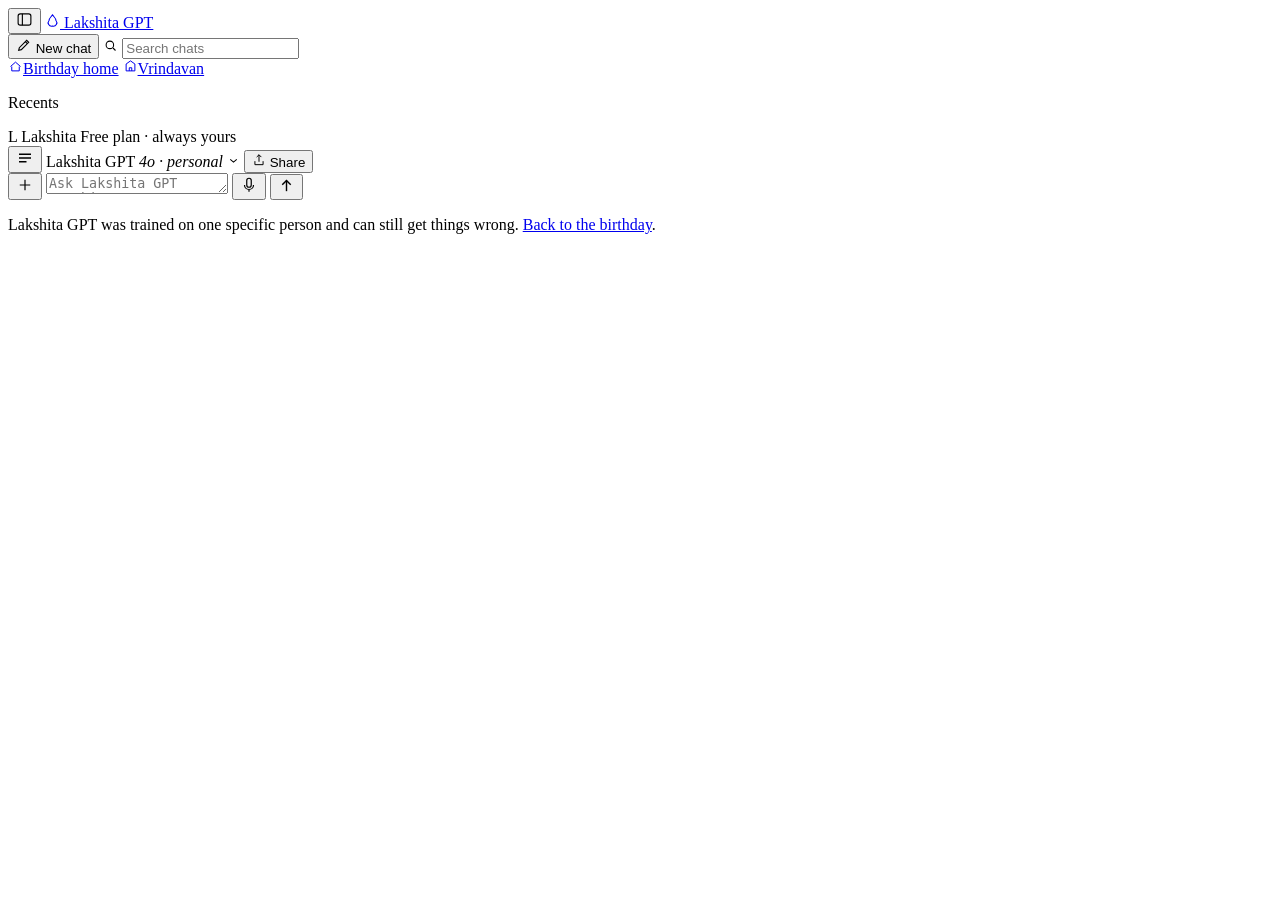
==== gpt.html @ f09af173 "Add files via upload" ====
<!doctype html>
<html lang="en">
<head>
<meta charset="utf-8">
<meta name="viewport" content="width=device-width, initial-scale=1">
<title>Lakshita GPT</title>
<meta name="description" content="Lakshita GPT — the version of me that's always available.">
<link rel="preconnect" href="https://fonts.googleapis.com">
<link rel="preconnect" href="https://fonts.gstatic.com" crossorigin>
<link href="https://fonts.googleapis.com/css2?family=Fraunces:ital,opsz,wght@0,9..144,300..700;1,9..144,300..700&family=Instrument+Serif:ital@0;1&family=Manrope:wght@300;400;500;600;700&display=swap" rel="stylesheet">
<link rel="stylesheet" href="css/styles.css">
<link rel="stylesheet" href="css/gpt.css">
<link rel="icon" href="data:image/svg+xml,<svg xmlns='http://www.w3.org/2000/svg' viewBox='0 0 32 32'><circle cx='16' cy='16' r='15' fill='%23f3e2a3'/><circle cx='16' cy='16' r='6' fill='%233b2a20'/></svg>">
</head>
<body class="gpt-body">

<div class="gpt-shell">

  <!-- ============ SIDEBAR ============ -->
  <aside class="gpt-side" id="side">
    <div class="gpt-side__top">
      <button class="gpt-iconbtn" id="collapse" title="Close sidebar" aria-label="Close sidebar">
        <svg viewBox="0 0 24 24" width="17" height="17" fill="none" stroke="currentColor" stroke-width="1.6"><rect x="3" y="4" width="18" height="16" rx="3"/><path d="M9 4v16"/></svg>
      </button>
      <a class="gpt-brand" href="index.html">
        <span class="gpt-brand__mark">
          <svg viewBox="0 0 24 24" width="15" height="15" fill="none" stroke="currentColor" stroke-width="1.7"><path d="M12 3c2.2 3.4 5.5 5.2 5.5 9A5.5 5.5 0 0 1 12 21a5.5 5.5 0 0 1-5.5-9c0-3.8 3.3-5.6 5.5-9Z"/></svg>
        </span>
        Lakshita&nbsp;GPT
      </a>
    </div>

    <button class="gpt-new" id="newChat">
      <svg viewBox="0 0 24 24" width="16" height="16" fill="none" stroke="currentColor" stroke-width="1.7"><path d="M4 20l1-4L16 5l3 3L8 19l-4 1Z"/><path d="M14 7l3 3"/></svg>
      New chat
    </button>

    <label class="gpt-search">
      <svg viewBox="0 0 24 24" width="15" height="15" fill="none" stroke="currentColor" stroke-width="1.7"><circle cx="11" cy="11" r="6"/><path d="M16 16l4 4"/></svg>
      <input type="text" id="searchThreads" placeholder="Search chats" autocomplete="off">
    </label>

    <nav class="gpt-nav">
      <a href="index.html"><svg viewBox="0 0 24 24" width="15" height="15" fill="none" stroke="currentColor" stroke-width="1.6"><path d="M4 12l8-7 8 7"/><path d="M6 12v7h12v-7"/></svg>Birthday home</a>
      <a href="temple.html"><svg viewBox="0 0 24 24" width="15" height="15" fill="none" stroke="currentColor" stroke-width="1.6"><path d="M12 3l7 5v11H5V8l7-5Z"/><path d="M10 19v-5h4v5"/></svg>Vrindavan</a>
    </nav>

    <div class="gpt-recents">
      <p class="gpt-recents__label">Recents</p>
      <ul id="threadList"></ul>
    </div>

    <div class="gpt-side__bottom">
      <span class="gpt-avatar gpt-avatar--me">L</span>
      <span class="gpt-user">
        <span class="gpt-user__name">Lakshita</span>
        <span class="gpt-user__plan">Free plan · always yours</span>
      </span>
    </div>
  </aside>

  <!-- ============ MAIN ============ -->
  <section class="gpt-main">
    <header class="gpt-top">
      <button class="gpt-iconbtn gpt-only-narrow" id="openSide" aria-label="Open sidebar">
        <svg viewBox="0 0 24 24" width="18" height="18" fill="none" stroke="currentColor" stroke-width="1.7"><path d="M4 7h16M4 12h16M4 17h10"/></svg>
      </button>
      <span class="gpt-model">
        Lakshita GPT <em>4o · personal</em>
        <svg viewBox="0 0 24 24" width="13" height="13" fill="none" stroke="currentColor" stroke-width="2"><path d="M6 10l6 5 6-5"/></svg>
      </span>
      <span class="gpt-top__right">
        <button class="gpt-share" id="shareBtn">
          <svg viewBox="0 0 24 24" width="14" height="14" fill="none" stroke="currentColor" stroke-width="1.7"><path d="M12 3v12"/><path d="M8 7l4-4 4 4"/><path d="M5 14v6h14v-6"/></svg>
          Share
        </button>
      </span>
    </header>

    <div class="gpt-thread" id="thread">
      <div class="gpt-thread__inner" id="messages"></div>
    </div>

    <div class="gpt-composer">
      <div class="gpt-pinned" id="pinned"></div>

      <form class="gpt-input" id="form" autocomplete="off">
        <button type="button" class="gpt-iconbtn" title="Attach">
          <svg viewBox="0 0 24 24" width="18" height="18" fill="none" stroke="currentColor" stroke-width="1.6"><path d="M12 5v14M5 12h14"/></svg>
        </button>
        <textarea id="box" rows="1" placeholder="Ask Lakshita GPT anything…" aria-label="Message Lakshita GPT"></textarea>
        <button type="button" class="gpt-iconbtn" title="Voice">
          <svg viewBox="0 0 24 24" width="18" height="18" fill="none" stroke="currentColor" stroke-width="1.6"><rect x="9" y="3" width="6" height="12" rx="3"/><path d="M6 12a6 6 0 0 0 12 0M12 18v3"/></svg>
        </button>
        <button type="submit" class="gpt-send" id="send" title="Send message" aria-label="Send message">
          <svg viewBox="0 0 24 24" width="17" height="17" fill="none" stroke="currentColor" stroke-width="2"><path d="M12 20V5"/><path d="M6 11l6-6 6 6"/></svg>
        </button>
      </form>

      <p class="gpt-disclaimer">
        Lakshita GPT was trained on one specific person and can still get things wrong.
        <a href="index.html">Back to the birthday</a>.
      </p>
    </div>
  </section>
</div>

<div class="gpt-scrim" id="scrim"></div>

<script src="js/config.js"></script>
<script src="js/gpt.js"></script>
</body>
</html>
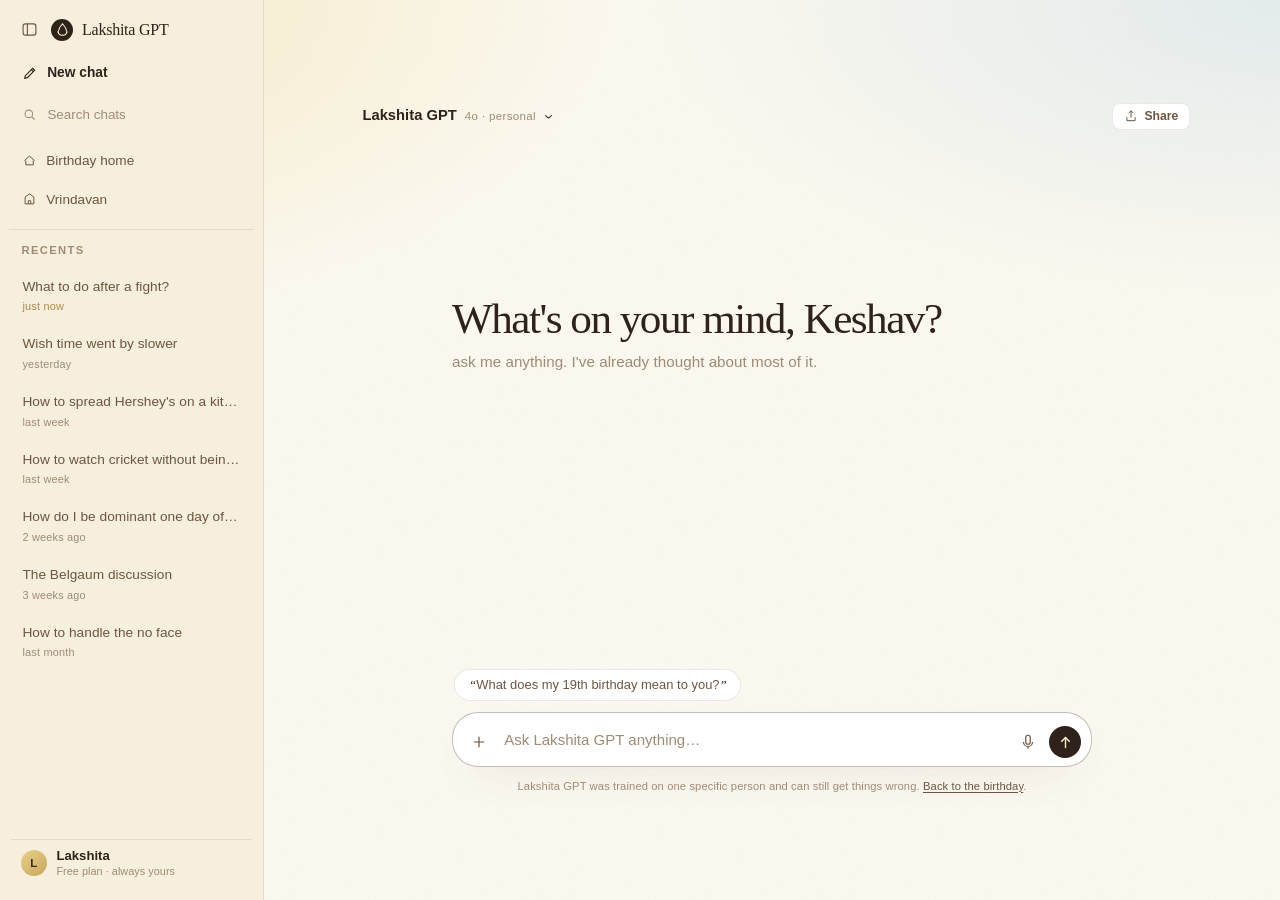
==== commit 3cd47c47: "Update gpt.html" ====
--- a/gpt.html
+++ b/gpt.html
@@ -8,8 +8,8 @@
 <link rel="preconnect" href="https://fonts.googleapis.com">
 <link rel="preconnect" href="https://fonts.gstatic.com" crossorigin>
 <link href="https://fonts.googleapis.com/css2?family=Fraunces:ital,opsz,wght@0,9..144,300..700;1,9..144,300..700&family=Instrument+Serif:ital@0;1&family=Manrope:wght@300;400;500;600;700&display=swap" rel="stylesheet">
-<link rel="stylesheet" href="css/styles.css">
-<link rel="stylesheet" href="css/gpt.css">
+<link rel="stylesheet" href="styles.css">
+<link rel="stylesheet" href="gpt.css">
 <link rel="icon" href="data:image/svg+xml,<svg xmlns='http://www.w3.org/2000/svg' viewBox='0 0 32 32'><circle cx='16' cy='16' r='15' fill='%23f3e2a3'/><circle cx='16' cy='16' r='6' fill='%233b2a20'/></svg>">
 </head>
 <body class="gpt-body">
@@ -107,7 +107,7 @@
 
 <div class="gpt-scrim" id="scrim"></div>
 
-<script src="js/config.js"></script>
-<script src="js/gpt.js"></script>
+<script src="config.js"></script>
+<script src="gpt.js"></script>
 </body>
 </html>
--- a/styles.css
+++ b/styles.css
@@ -0,0 +1,405 @@
+/* ==================================================================
+   KESHAV · 19   —   shared design system
+   butter yellow · cappuccino · chocolate · pale sky
+   editorial / Pinterest: serif display, thin rules, wide air
+   ================================================================== */
+
+:root{
+  --butter:      #f3e2a3;
+  --butter-deep: #e9d187;
+  --butter-pale: #faf1cf;
+  --cream:       #fdfaf0;
+  --paper:       #fffdf6;
+
+  --cocoa:       #3b2a20;   /* headline chocolate */
+  --mocha:       #6f5541;   /* body cappuccino    */
+  --latte:       #a9917a;   /* muted              */
+  --line:        rgba(59,42,32,.16);
+
+  --sky:         #cfe1ec;
+  --sky-deep:    #9fbdd0;
+  --elder:       #fff8e1;
+
+  --shadow-soft: 0 24px 60px -32px rgba(59,42,32,.45);
+  --shadow-hard: 0 40px 90px -40px rgba(59,42,32,.55);
+
+  --serif:  "Fraunces", "Playfair Display", Georgia, serif;
+  --italic: "Instrument Serif", Georgia, serif;
+  --sans:   "Manrope", "Helvetica Neue", Arial, sans-serif;
+
+  --gutter: clamp(1.25rem, 5vw, 6rem);
+  --measure: 34rem;
+}
+
+*,*::before,*::after{ box-sizing:border-box; }
+
+html{ -webkit-text-size-adjust:100%; scroll-behavior:smooth; }
+
+body{
+  margin:0;
+  min-height:100vh;
+  background:
+    radial-gradient(120% 80% at 12% 0%, var(--butter-pale) 0%, transparent 60%),
+    radial-gradient(100% 70% at 92% 8%, rgba(207,225,236,.55) 0%, transparent 55%),
+    linear-gradient(180deg, var(--butter) 0%, var(--butter-pale) 38%, var(--cream) 100%);
+  background-attachment: fixed;
+  color: var(--mocha);
+  font-family: var(--sans);
+  font-size: clamp(1rem, .35vw + .92rem, 1.075rem);
+  line-height: 1.75;
+  font-weight: 400;
+  letter-spacing: .002em;
+  -webkit-font-smoothing: antialiased;
+  overflow-x: hidden;
+}
+
+/* film grain, very light */
+body::after{
+  content:"";
+  position:fixed; inset:0; z-index:9; pointer-events:none;
+  opacity:.32; mix-blend-mode:multiply;
+  background-image:url("data:image/svg+xml;utf8,<svg xmlns='http://www.w3.org/2000/svg' width='140' height='140'><filter id='n'><feTurbulence type='fractalNoise' baseFrequency='.85' numOctaves='3'/><feColorMatrix type='saturate' values='0'/></filter><rect width='140' height='140' filter='url(%23n)' opacity='.42'/></svg>");
+}
+
+img{ max-width:100%; display:block; }
+a{ color:inherit; }
+
+h1,h2,h3,h4{
+  font-family: var(--serif);
+  font-weight: 400;
+  color: var(--cocoa);
+  letter-spacing: -.022em;
+  line-height: 1.02;
+  margin:0;
+  font-variation-settings:"SOFT" 0,"WONK" 1,"opsz" 120;
+}
+
+p{ margin:0 0 1.15em; }
+
+/* ---------- typographic helpers ---------- */
+.eyebrow{
+  font-family: var(--sans);
+  font-size:.68rem; font-weight:600;
+  letter-spacing:.32em; text-transform:uppercase;
+  color: var(--latte);
+  margin:0 0 1.4rem;
+}
+.eyebrow--rule::before{
+  content:""; display:inline-block; width:2.2rem; height:1px;
+  background:var(--line); vertical-align:middle; margin-right:.9rem;
+}
+.serif-it{ font-family:var(--italic); font-style:italic; font-weight:400; }
+.lede{
+  font-family:var(--serif);
+  font-size: clamp(1.15rem, 1.4vw + .7rem, 1.55rem);
+  line-height:1.5; color:var(--cocoa);
+  font-weight:300; letter-spacing:-.012em;
+  max-width: 30rem;
+}
+.small{ font-size:.8rem; letter-spacing:.04em; color:var(--latte); }
+.note{
+  font-size:.72rem; letter-spacing:.16em; text-transform:uppercase;
+  color:var(--latte);
+}
+
+/* ---------- disco light, top corners ---------- */
+.disco{
+  position:fixed; top:-14vh; z-index:1; pointer-events:none;
+  width:52vw; height:52vh; opacity:.75;
+  filter: blur(.5px);
+  mix-blend-mode:screen;
+}
+.disco--l{ left:-14vw; }
+.disco--r{ right:-14vw; }
+.disco::before,
+.disco::after{
+  content:""; position:absolute; inset:0;
+  background-image:
+    radial-gradient(circle at 18% 22%, rgba(255,255,255,.95) 0 1.5px, transparent 3px),
+    radial-gradient(circle at 42% 12%, rgba(255,244,214,.9)  0 2px,   transparent 4px),
+    radial-gradient(circle at 66% 30%, rgba(214,240,255,.85) 0 1.5px, transparent 3px),
+    radial-gradient(circle at 82% 16%, rgba(255,225,225,.8)  0 2px,   transparent 4px),
+    radial-gradient(circle at 28% 46%, rgba(226,255,236,.75) 0 1.5px, transparent 3px),
+    radial-gradient(circle at 58% 58%, rgba(255,255,255,.7)  0 2px,   transparent 4px),
+    radial-gradient(circle at 88% 52%, rgba(255,238,200,.7)  0 1.5px, transparent 3px);
+  background-size: 340px 340px, 420px 420px, 300px 300px, 500px 500px, 380px 380px, 260px 260px, 460px 460px;
+  animation: drift 26s linear infinite;
+}
+.disco::after{
+  opacity:.55;
+  background-size: 210px 210px, 260px 260px, 180px 180px, 300px 300px, 240px 240px, 160px 160px, 280px 280px;
+  animation-duration: 17s; animation-direction: reverse;
+}
+.disco--r::before, .disco--r::after{ animation-duration:22s; }
+@keyframes drift{
+  0%  { transform:translate3d(0,0,0) rotate(0deg); }
+  100%{ transform:translate3d(60px,40px,0) rotate(6deg); }
+}
+/* the prismatic wash behind the dots */
+.disco-glow{
+  position:fixed; top:-30vh; width:44vw; height:44vh; z-index:0;
+  pointer-events:none; filter:blur(70px); opacity:.5;
+  background:conic-gradient(from 0deg,
+    rgba(255,247,214,.9), rgba(207,225,236,.85), rgba(255,224,224,.7),
+    rgba(226,255,238,.75), rgba(255,247,214,.9));
+  animation: spin 40s linear infinite;
+}
+.disco-glow--l{ left:-16vw; }
+.disco-glow--r{ right:-16vw; animation-direction:reverse; }
+@keyframes spin{ to{ transform:rotate(360deg); } }
+
+@media (prefers-reduced-motion: reduce){
+  .disco::before,.disco::after,.disco-glow,.clock__body{ animation:none !important; }
+}
+
+/* ---------- masthead ---------- */
+.masthead{
+  position:relative; z-index:20;
+  display:flex; align-items:center; justify-content:space-between;
+  gap:2rem; flex-wrap:wrap;
+  padding: 1.6rem var(--gutter) 1.3rem;
+  border-bottom:1px solid var(--line);
+}
+.wordmark{
+  font-family:var(--serif); font-size:1.05rem; letter-spacing:-.01em;
+  color:var(--cocoa); text-decoration:none; white-space:nowrap;
+}
+.wordmark em{ font-family:var(--italic); font-style:italic; color:var(--mocha); }
+.wordmark span{ color:var(--sky-deep); margin:0 .35em; }
+
+.nav{ display:flex; gap:clamp(1rem,3vw,2.4rem); align-items:baseline; }
+.nav a{
+  font-size:.7rem; letter-spacing:.24em; text-transform:uppercase;
+  text-decoration:none; color:var(--latte);
+  padding-bottom:.35rem;
+  border-bottom:1px solid transparent;
+  transition: color .3s, border-color .3s;
+}
+.nav a:hover{ color:var(--cocoa); }
+.nav a[aria-current="page"]{ color:var(--cocoa); border-bottom-color:var(--cocoa); }
+
+/* ---------- layout ---------- */
+.wrap{ position:relative; z-index:10; }
+section{ padding: clamp(4rem,10vh,9rem) var(--gutter); }
+.rule{ height:1px; background:var(--line); border:0; margin:0 var(--gutter); }
+.two{ display:grid; gap:clamp(2rem,6vw,5rem); grid-template-columns:1fr; }
+@media (min-width: 900px){ .two{ grid-template-columns: 1.05fr .95fr; align-items:center; } }
+
+/* ---------- hero ---------- */
+.hero{ position:relative; }
+.hero__title{
+  font-size: clamp(3rem, 11.5vw, 10.5rem);
+  line-height:.88;
+  letter-spacing:-.045em;
+  margin:0 0 1.8rem;
+}
+.hero__title .ord{
+  font-size:.34em; vertical-align:.9em; letter-spacing:0;
+  font-family:var(--sans); font-weight:500; color:var(--mocha);
+}
+.hero__title em{
+  display:block; font-family:var(--italic); font-style:italic;
+  color:var(--cocoa); letter-spacing:-.02em;
+  margin-top:.06em;
+}
+.hero__meta{
+  display:flex; flex-wrap:wrap; gap:1.4rem 2.4rem; align-items:center;
+  margin-top:2.6rem; padding-top:1.6rem; border-top:1px solid var(--line);
+}
+
+/* ---------- hanging clock ---------- */
+.clock{
+  position:relative; display:flex; flex-direction:column; align-items:center;
+  margin-top:-2rem;
+}
+.clock__chain{
+  width:1px; height:clamp(3rem,12vh,7rem);
+  background:linear-gradient(180deg, transparent, var(--latte) 30%, var(--mocha));
+  transform-origin:top center;
+  animation: swing 6.5s ease-in-out infinite;
+}
+.clock__body{
+  transform-origin: top center;
+  animation: swing 6.5s ease-in-out infinite;
+  width:clamp(150px, 22vw, 260px);
+  filter: drop-shadow(0 30px 40px rgba(59,42,32,.3));
+}
+.clock__body img{ width:100%; border-radius:2px; }
+@keyframes swing{
+  0%,100%{ transform:rotate(-2.6deg); }
+  50%    { transform:rotate(2.6deg); }
+}
+.clock__caption{
+  margin-top:1.8rem; text-align:center;
+  font-family:var(--italic); font-style:italic; font-size:1.05rem; color:var(--mocha);
+}
+.clock__count{
+  font-family:var(--serif); font-size:clamp(1.6rem,3vw,2.4rem); color:var(--cocoa);
+  display:block; letter-spacing:-.02em;
+}
+
+/* ---------- photo frames ---------- */
+.frames{
+  display:grid; gap:clamp(2rem,5vw,4rem);
+  grid-template-columns:repeat(auto-fit,minmax(min(100%,260px),1fr));
+  max-width:1100px;
+}
+.frame{
+  position:relative; background:var(--paper);
+  padding:.85rem .85rem 3.2rem;
+  box-shadow:var(--shadow-soft);
+  transition: transform .6s cubic-bezier(.2,.8,.2,1), box-shadow .6s;
+}
+.frame:nth-child(odd){ transform:rotate(-1.4deg); }
+.frame:nth-child(even){ transform:rotate(1.1deg) translateY(1.4rem); }
+.frame:hover{ transform:rotate(0) translateY(-6px); box-shadow:var(--shadow-hard); }
+.frame__slot{
+  aspect-ratio:4/5; overflow:hidden; background:
+    repeating-linear-gradient(45deg, var(--butter-pale) 0 12px, var(--cream) 12px 24px);
+  display:grid; place-items:center; text-align:center; padding:1.5rem;
+}
+.frame__slot img{ width:100%; height:100%; object-fit:cover; }
+.frame__hint{
+  font-size:.68rem; letter-spacing:.2em; text-transform:uppercase; color:var(--latte);
+  max-width:14rem; line-height:2;
+}
+.frame__cap{
+  position:absolute; left:.9rem; right:.9rem; bottom:1rem;
+  font-family:var(--italic); font-style:italic; font-size:.98rem; color:var(--mocha);
+}
+.frame.is-live .frame__slot{ background:var(--cocoa); }
+.frame.is-live .frame__hint{ display:none; }
+
+/* ---------- link cards (editorial, not boxes) ---------- */
+.chapters-index{ border-top:1px solid var(--line); }
+.chapter-link{
+  display:grid; grid-template-columns:1fr; gap:.4rem 2rem;
+  padding:2.4rem 0; border-bottom:1px solid var(--line);
+  text-decoration:none; position:relative;
+  transition: padding-left .5s cubic-bezier(.2,.8,.2,1);
+}
+@media (min-width:760px){
+  .chapter-link{ grid-template-columns: 4.5rem 1fr auto; align-items:baseline; }
+}
+.chapter-link:hover{ padding-left:1rem; }
+.chapter-link__no{
+  font-family:var(--serif); font-size:.85rem; color:var(--latte); letter-spacing:.1em;
+}
+.chapter-link__title{
+  font-family:var(--serif); font-size:clamp(1.7rem,4.4vw,3.1rem);
+  color:var(--cocoa); letter-spacing:-.03em; line-height:1.05;
+}
+.chapter-link__title em{ font-family:var(--italic); font-style:italic; }
+.chapter-link__sub{
+  font-size:.72rem; letter-spacing:.2em; text-transform:uppercase; color:var(--latte);
+  white-space:nowrap;
+}
+.chapter-link::after{
+  content:"→"; position:absolute; right:0; bottom:2.4rem;
+  font-size:1.2rem; color:var(--mocha); opacity:0; transform:translateX(-8px);
+  transition:.45s cubic-bezier(.2,.8,.2,1);
+}
+@media (min-width:760px){ .chapter-link::after{ display:none; } }
+.chapter-link:hover::after{ opacity:1; transform:none; }
+
+/* ---------- buttons: text, not pills ---------- */
+.btn{
+  display:inline-flex; align-items:center; gap:.7rem;
+  background:none; border:0; padding:.5rem 0; cursor:pointer;
+  font-family:var(--sans); font-size:.72rem; font-weight:600;
+  letter-spacing:.26em; text-transform:uppercase; color:var(--cocoa);
+  border-bottom:1px solid var(--cocoa);
+  transition: gap .4s, color .3s, border-color .3s;
+}
+.btn:hover{ gap:1.2rem; color:var(--mocha); border-color:var(--mocha); }
+.btn--ghost{ border-bottom-color:var(--line); color:var(--mocha); }
+
+/* ---------- reveal ---------- */
+.reveal{ opacity:0; transform:translateY(26px); transition:opacity 1.1s cubic-bezier(.2,.8,.2,1), transform 1.1s cubic-bezier(.2,.8,.2,1); }
+.reveal.in{ opacity:1; transform:none; }
+.reveal[data-d="1"]{ transition-delay:.12s } .reveal[data-d="2"]{ transition-delay:.24s }
+.reveal[data-d="3"]{ transition-delay:.36s } .reveal[data-d="4"]{ transition-delay:.48s }
+
+/* ---------- scattered fun gallery ---------- */
+.scatter{
+  display:flex; flex-wrap:wrap; gap:clamp(1.5rem,4vw,3.5rem);
+  justify-content:center; align-items:flex-start;
+}
+.scatter figure{
+  margin:0; width:clamp(200px,26vw,320px); background:var(--paper);
+  padding:.7rem .7rem 1.1rem; box-shadow:var(--shadow-soft);
+  transition:transform .7s cubic-bezier(.2,.8,.2,1), z-index 0s;
+}
+.scatter figure:nth-child(1){ transform:rotate(-3deg) }
+.scatter figure:nth-child(2){ transform:rotate(2.2deg) translateY(2.4rem) }
+.scatter figure:nth-child(3){ transform:rotate(-1.4deg) translateY(-1rem) }
+.scatter figure:nth-child(4){ transform:rotate(3.4deg) translateY(1.6rem) }
+.scatter figure:hover{ transform:rotate(0) scale(1.035); position:relative; z-index:5; }
+.scatter img{ aspect-ratio:4/5; object-fit:cover; width:100%; }
+.scatter figcaption{ margin-top:.7rem; }
+.scatter .t{ font-family:var(--serif); font-size:1rem; color:var(--cocoa); display:block; }
+.scatter .n{ font-size:.76rem; color:var(--latte); line-height:1.5; display:block; margin-top:.2rem; }
+
+/* ---------- footer ---------- */
+.foot{
+  padding:3.5rem var(--gutter) 4.5rem; border-top:1px solid var(--line);
+  display:flex; flex-wrap:wrap; gap:1.5rem 3rem; justify-content:space-between; align-items:center;
+  position:relative; z-index:10;
+}
+.foot p{ margin:0; font-size:.74rem; letter-spacing:.14em; text-transform:uppercase; color:var(--latte); }
+.foot .serif-it{ font-size:1.15rem; text-transform:none; letter-spacing:0; color:var(--mocha); }
+
+/* ---------- full-bleed scene overlay ---------- */
+.scene{
+  position:fixed; inset:0; z-index:200; display:grid; place-items:center;
+  background:rgba(28,19,14,.94);
+  opacity:0; visibility:hidden; transition:opacity .7s, visibility .7s;
+}
+.scene.is-open{ opacity:1; visibility:visible; }
+.scene__bg{
+  position:absolute; inset:0; background-size:cover; background-position:center;
+  transform:scale(1.06); transition:transform 2.4s cubic-bezier(.2,.8,.2,1);
+  filter:saturate(.92) contrast(1.02);
+}
+.scene.is-open .scene__bg{ transform:scale(1); }
+.scene__scrim{
+  position:absolute; inset:0;
+  background:linear-gradient(105deg, rgba(20,13,9,.86) 0%, rgba(20,13,9,.55) 45%, rgba(20,13,9,.15) 100%);
+}
+.scene__inner{
+  position:relative; z-index:2; width:min(100%, 46rem);
+  padding:clamp(2rem,6vw,4rem); max-height:100vh; overflow:auto;
+  color:#f4ead9;
+}
+.scene__date{
+  font-size:.7rem; letter-spacing:.34em; text-transform:uppercase; color:var(--butter);
+  margin:0 0 1rem;
+}
+.scene__title{
+  font-family:var(--serif); font-size:clamp(2.4rem,7vw,5rem); color:#fff8e6;
+  letter-spacing:-.035em; line-height:.95; margin:0 0 .4rem;
+}
+.scene__place{
+  font-family:var(--italic); font-style:italic; font-size:1.2rem; color:rgba(255,248,230,.7);
+  margin:0 0 2.4rem;
+}
+.scene__text p{
+  font-size:clamp(1rem,1.1vw + .75rem,1.18rem); line-height:1.85;
+  color:rgba(250,242,228,.9); margin:0 0 1.4em;
+  border-left:1px solid rgba(243,226,163,.35); padding-left:1.4rem;
+}
+.scene__close{
+  position:absolute; top:clamp(1rem,4vw,2.5rem); right:clamp(1rem,4vw,2.5rem); z-index:3;
+  width:3rem; height:3rem; border-radius:50%; cursor:pointer;
+  border:1px solid rgba(255,248,230,.35); background:transparent; color:#fff8e6;
+  font-size:1.1rem; line-height:1; transition:.35s;
+}
+.scene__close:hover{ background:#fff8e6; color:var(--cocoa); transform:rotate(90deg); }
+.scene__film{
+  position:absolute; left:clamp(1rem,4vw,2.5rem); bottom:clamp(1rem,4vw,2.5rem); z-index:3;
+  font-size:.62rem; letter-spacing:.3em; text-transform:uppercase; color:rgba(255,248,230,.5);
+}
+
+/* scrollbars in scenes */
+.scene__inner::-webkit-scrollbar{ width:6px }
+.scene__inner::-webkit-scrollbar-thumb{ background:rgba(243,226,163,.4); border-radius:0 }
--- a/gpt.css
+++ b/gpt.css
@@ -0,0 +1,324 @@
+/* ==================================================================
+   Lakshita GPT — the ChatGPT layout, warm butter-toned
+   sidebar + centered conversation + floating composer
+   ================================================================== */
+
+.gpt-body{
+  --bg:      #fdfaf1;
+  --side:    #f6efdd;
+  --ink:     #2f221a;
+  --ink-2:   #6f5541;
+  --ink-3:   #a08b74;
+  --hair:    rgba(59,42,32,.10);
+  --hover:   rgba(59,42,32,.055);
+  --bubble:  rgba(59,42,32,.05);
+
+  background:
+    radial-gradient(90% 60% at 100% 0%, rgba(207,225,236,.5) 0%, transparent 55%),
+    radial-gradient(80% 60% at 0% 0%, rgba(243,226,163,.55) 0%, transparent 60%),
+    var(--bg);
+  color: var(--ink);
+  font-family: var(--sans);
+  line-height: 1.6;
+  height:100vh; height:100dvh;
+  overflow:hidden;
+}
+.gpt-body::after{ opacity:.2; }
+
+.gpt-shell{
+  display:grid;
+  grid-template-columns: 264px 1fr;
+  height:100%;
+  position:relative; z-index:10;
+}
+.gpt-shell.is-narrow{ grid-template-columns: 0 1fr; }
+
+/* ---------------- sidebar ---------------- */
+.gpt-side{
+  background: var(--side);
+  border-right:1px solid var(--hair);
+  display:flex; flex-direction:column;
+  padding: .7rem .55rem .8rem;
+  overflow:hidden;
+  transition: margin-left .35s cubic-bezier(.2,.8,.2,1);
+  min-width:0;
+}
+.gpt-shell.is-narrow .gpt-side{ margin-left:-264px; }
+
+.gpt-side__top{
+  display:flex; align-items:center; gap:.35rem;
+  padding:.15rem .3rem .55rem;
+}
+.gpt-brand{
+  display:flex; align-items:center; gap:.55rem;
+  font-family:var(--serif); font-size:1rem; letter-spacing:-.015em;
+  color:var(--ink); text-decoration:none; font-weight:500;
+}
+.gpt-brand__mark{
+  width:22px; height:22px; border-radius:50%;
+  display:grid; place-items:center;
+  background:var(--ink); color:var(--butter-pale);
+}
+.gpt-iconbtn{
+  width:32px; height:32px; flex:none;
+  display:grid; place-items:center;
+  border:0; background:transparent; color:var(--ink-2);
+  border-radius:8px; cursor:pointer; transition:.2s;
+}
+.gpt-iconbtn:hover{ background:var(--hover); color:var(--ink); }
+
+.gpt-new{
+  display:flex; align-items:center; gap:.6rem;
+  margin:.1rem .15rem .5rem;
+  padding:.55rem .65rem;
+  background:transparent; border:0; border-radius:9px; cursor:pointer;
+  font-family:var(--sans); font-size:.86rem; font-weight:600; color:var(--ink);
+  text-align:left; transition:.2s;
+}
+.gpt-new:hover{ background:var(--hover); }
+
+.gpt-search{
+  display:flex; align-items:center; gap:.55rem;
+  margin:0 .15rem .7rem; padding:.5rem .65rem;
+  border-radius:9px; color:var(--ink-3);
+  transition:.2s;
+}
+.gpt-search:focus-within{ background:#fff; box-shadow:0 0 0 1px var(--hair); }
+.gpt-search input{
+  flex:1; min-width:0; border:0; background:transparent; outline:0;
+  font-family:var(--sans); font-size:.84rem; color:var(--ink);
+}
+.gpt-search input::placeholder{ color:var(--ink-3); }
+
+.gpt-nav{
+  display:flex; flex-direction:column; gap:1px;
+  padding:0 .15rem .7rem; margin-bottom:.5rem;
+  border-bottom:1px solid var(--hair);
+}
+.gpt-nav a{
+  display:flex; align-items:center; gap:.6rem;
+  padding:.5rem .65rem; border-radius:8px;
+  font-size:.85rem; color:var(--ink-2); text-decoration:none; transition:.2s;
+}
+.gpt-nav a:hover{ background:var(--hover); color:var(--ink); }
+
+.gpt-recents{ flex:1; overflow-y:auto; padding:0 .15rem; }
+.gpt-recents__label{
+  font-size:.7rem; font-weight:600; letter-spacing:.12em; text-transform:uppercase;
+  color:var(--ink-3); margin:.2rem .65rem .45rem;
+}
+.gpt-recents ul{ list-style:none; margin:0; padding:0; }
+.gpt-thread-item{
+  position:relative;
+  padding:.55rem .7rem; border-radius:9px; cursor:pointer;
+  font-size:.855rem; color:var(--ink-2);
+  white-space:nowrap; overflow:hidden; text-overflow:ellipsis;
+  transition: background .2s, color .2s;
+}
+.gpt-thread-item:hover{ background:var(--hover); color:var(--ink); }
+.gpt-thread-item.is-active{ background:rgba(59,42,32,.09); color:var(--ink); font-weight:600; }
+.gpt-thread-item .when{
+  display:block; font-size:.68rem; color:var(--ink-3); font-weight:400;
+  letter-spacing:.02em; margin-top:.05rem;
+}
+.gpt-thread-item.is-new .when{ color:#b0894a; }
+.gpt-recents::-webkit-scrollbar{ width:8px }
+.gpt-recents::-webkit-scrollbar-thumb{ background:rgba(59,42,32,.14); border-radius:8px }
+
+.gpt-side__bottom{
+  display:flex; align-items:center; gap:.6rem;
+  margin:.5rem .15rem 0; padding:.55rem .6rem;
+  border-top:1px solid var(--hair); border-radius:0;
+}
+.gpt-avatar{
+  width:26px; height:26px; border-radius:50%; flex:none;
+  display:grid; place-items:center;
+  font-size:.72rem; font-weight:700;
+}
+.gpt-avatar--me{ background:linear-gradient(140deg,#e9d187,#c9a55e); color:#3b2a20; }
+.gpt-user{ display:flex; flex-direction:column; line-height:1.25; min-width:0 }
+.gpt-user__name{ font-size:.82rem; font-weight:600; color:var(--ink) }
+.gpt-user__plan{ font-size:.68rem; color:var(--ink-3) }
+
+/* ---------------- main ---------------- */
+.gpt-main{
+  display:flex; flex-direction:column; min-width:0; height:100%;
+  position:relative;
+}
+.gpt-top{
+  display:flex; align-items:center; gap:.7rem;
+  padding:.6rem clamp(.9rem,3vw,1.6rem);
+  border-bottom:1px solid transparent;
+  flex:none;
+}
+.gpt-model{
+  display:flex; align-items:center; gap:.35rem;
+  font-size:.92rem; font-weight:600; color:var(--ink);
+  padding:.3rem .55rem; border-radius:8px; cursor:default;
+}
+.gpt-model:hover{ background:var(--hover) }
+.gpt-model em{
+  font-family:var(--sans); font-style:normal; font-weight:400;
+  font-size:.72rem; color:var(--ink-3); letter-spacing:.03em; margin-left:.15rem;
+}
+.gpt-top__right{ margin-left:auto }
+.gpt-share{
+  display:flex; align-items:center; gap:.4rem;
+  border:1px solid var(--hair); background:#fff; color:var(--ink-2);
+  padding:.35rem .7rem; border-radius:8px; cursor:pointer;
+  font-size:.76rem; font-weight:600; transition:.2s;
+}
+.gpt-share:hover{ color:var(--ink); border-color:rgba(59,42,32,.25) }
+.gpt-only-narrow{ display:none }
+.gpt-shell.is-narrow .gpt-only-narrow{ display:grid }
+
+/* ---------------- conversation ---------------- */
+.gpt-thread{ flex:1; overflow-y:auto; scroll-behavior:smooth }
+.gpt-thread::-webkit-scrollbar{ width:10px }
+.gpt-thread::-webkit-scrollbar-thumb{ background:rgba(59,42,32,.12); border-radius:10px }
+.gpt-thread__inner{
+  width:min(100%, 43rem); margin:0 auto;
+  padding: clamp(1.5rem,5vh,3.5rem) clamp(1rem,3vw,1.5rem) 2rem;
+  display:flex; flex-direction:column; gap:1.6rem;
+}
+
+/* empty / greeting state */
+.gpt-hello{ padding: clamp(2rem,12vh,7rem) 0 1rem; }
+.gpt-hello h2{
+  font-family:var(--serif); font-size:clamp(1.8rem,4.6vw,2.7rem);
+  letter-spacing:-.035em; color:var(--ink); line-height:1.05; margin:0 0 .5rem; font-weight:400;
+}
+.gpt-hello p{ color:var(--ink-3); font-size:.95rem; margin:0 }
+
+/* messages */
+.msg{ display:flex; gap:.85rem; align-items:flex-start; animation: rise .45s cubic-bezier(.2,.8,.2,1) both }
+@keyframes rise{ from{ opacity:0; transform:translateY(10px) } }
+
+.msg--user{ justify-content:flex-end }
+.msg--user .bubble{
+  background:var(--bubble); color:var(--ink);
+  padding:.7rem 1.05rem; border-radius:20px;
+  max-width:min(100%, 34rem);
+  font-size:.94rem; line-height:1.6;
+  white-space:pre-wrap;
+}
+.msg--bot .bubble{
+  font-size:.95rem; line-height:1.78; color:var(--ink);
+  white-space:pre-wrap; letter-spacing:.001em;
+}
+.msg__face{
+  width:26px; height:26px; border-radius:50%; flex:none; margin-top:.15rem;
+  display:grid; place-items:center;
+  background:#fff; border:1px solid var(--hair);
+  color:var(--ink);
+}
+.msg__face svg{ width:14px; height:14px }
+
+.msg__tools{
+  display:flex; gap:.15rem; margin-top:.7rem; opacity:0; transition:opacity .25s;
+}
+.msg--bot:hover .msg__tools, .msg--bot.is-done .msg__tools{ opacity:1 }
+.msg__tools button{
+  width:28px; height:28px; border:0; background:transparent; border-radius:6px;
+  display:grid; place-items:center; cursor:pointer; color:var(--ink-3); transition:.2s;
+}
+.msg__tools button:hover{ background:var(--hover); color:var(--ink) }
+
+/* typing dots */
+.dots{ display:inline-flex; gap:5px; align-items:center; height:1.6em }
+.dots i{
+  width:6px; height:6px; border-radius:50%; background:var(--ink-3);
+  animation: blink 1.3s infinite ease-in-out;
+}
+.dots i:nth-child(2){ animation-delay:.18s } .dots i:nth-child(3){ animation-delay:.36s }
+@keyframes blink{ 0%,60%,100%{ opacity:.25; transform:translateY(0) } 30%{ opacity:1; transform:translateY(-3px) } }
+
+/* bold caps answer */
+.is-shout .bubble{
+  font-weight:800; letter-spacing:.02em; text-transform:uppercase; font-size:1.02rem;
+}
+
+/* drive link card — inline, not a box */
+.drive-link{
+  display:inline-flex; align-items:center; gap:.6rem;
+  margin-top:1.1rem; padding:.6rem .95rem .6rem .7rem;
+  border:1px solid var(--hair); border-radius:10px; background:#fff;
+  text-decoration:none; color:var(--ink); transition:.25s;
+  max-width:100%;
+}
+.drive-link:hover{ border-color:rgba(59,42,32,.3); transform:translateY(-1px); box-shadow:0 8px 20px -14px rgba(59,42,32,.5) }
+.drive-link__ic{
+  width:26px; height:26px; border-radius:6px; flex:none; display:grid; place-items:center;
+  background:linear-gradient(140deg,#f3e2a3,#e9d187); color:#3b2a20;
+}
+.drive-link__t{ display:flex; flex-direction:column; line-height:1.3; min-width:0 }
+.drive-link__t b{ font-size:.82rem; font-weight:600; white-space:nowrap; overflow:hidden; text-overflow:ellipsis }
+.drive-link__t span{ font-size:.7rem; color:var(--ink-3) }
+
+/* ---------------- composer ---------------- */
+.gpt-composer{
+  flex:none;
+  padding: .4rem clamp(1rem,3vw,1.5rem) .9rem;
+  width:min(100%, 43rem); margin:0 auto;
+}
+.gpt-pinned{
+  display:flex; flex-wrap:wrap; gap:.5rem; margin:0 0 .7rem .15rem;
+}
+.pin{
+  border:1px solid var(--hair); background:#fff; color:var(--ink-2);
+  padding:.45rem .85rem; border-radius:999px; cursor:pointer;
+  font-family:var(--sans); font-size:.81rem; transition:.25s;
+  animation: rise .6s cubic-bezier(.2,.8,.2,1) both;
+}
+.pin:hover{ color:var(--ink); border-color:rgba(59,42,32,.32); transform:translateY(-1px) }
+.pin em{ font-family:var(--italic); font-style:italic; color:var(--ink); }
+
+.gpt-input{
+  display:flex; align-items:flex-end; gap:.35rem;
+  background:#fff; border:1px solid rgba(59,42,32,.14);
+  border-radius:26px; padding:.5rem .6rem .5rem .65rem;
+  box-shadow:0 12px 34px -26px rgba(59,42,32,.7);
+  transition:border-color .25s, box-shadow .25s;
+}
+.gpt-input:focus-within{
+  border-color:rgba(59,42,32,.3);
+  box-shadow:0 16px 40px -26px rgba(59,42,32,.75);
+}
+.gpt-input textarea{
+  flex:1; border:0; outline:0; resize:none; background:transparent;
+  font-family:var(--sans); font-size:.94rem; line-height:1.5; color:var(--ink);
+  max-height:9rem; padding:.45rem .2rem;
+}
+.gpt-input textarea::placeholder{ color:var(--ink-3) }
+.gpt-send{
+  width:32px; height:32px; flex:none; border-radius:50%; border:0; cursor:pointer;
+  background:var(--ink); color:var(--butter-pale);
+  display:grid; place-items:center; transition:.25s;
+}
+.gpt-send:hover{ transform:scale(1.06) }
+.gpt-send[disabled]{ background:rgba(59,42,32,.22); cursor:default; transform:none }
+
+.gpt-disclaimer{
+  text-align:center; font-size:.7rem; color:var(--ink-3);
+  margin:.65rem 0 0; letter-spacing:.01em;
+}
+.gpt-disclaimer a{ color:var(--ink-2); text-decoration:underline; text-underline-offset:2px }
+
+/* mobile drawer */
+.gpt-scrim{
+  position:fixed; inset:0; background:rgba(28,19,14,.4); z-index:40;
+  opacity:0; visibility:hidden; transition:.3s;
+}
+.gpt-scrim.is-on{ opacity:1; visibility:visible }
+
+@media (max-width: 860px){
+  .gpt-shell, .gpt-shell.is-narrow{ grid-template-columns: 1fr }
+  .gpt-side{
+    position:fixed; left:0; top:0; bottom:0; width:264px; z-index:50;
+    transform:translateX(-100%); transition:transform .35s cubic-bezier(.2,.8,.2,1);
+    margin-left:0 !important;
+  }
+  .gpt-shell.is-mobile-open .gpt-side{ transform:none }
+  .gpt-only-narrow{ display:grid }
+  .gpt-thread__inner{ padding-top:1.5rem }
+}
